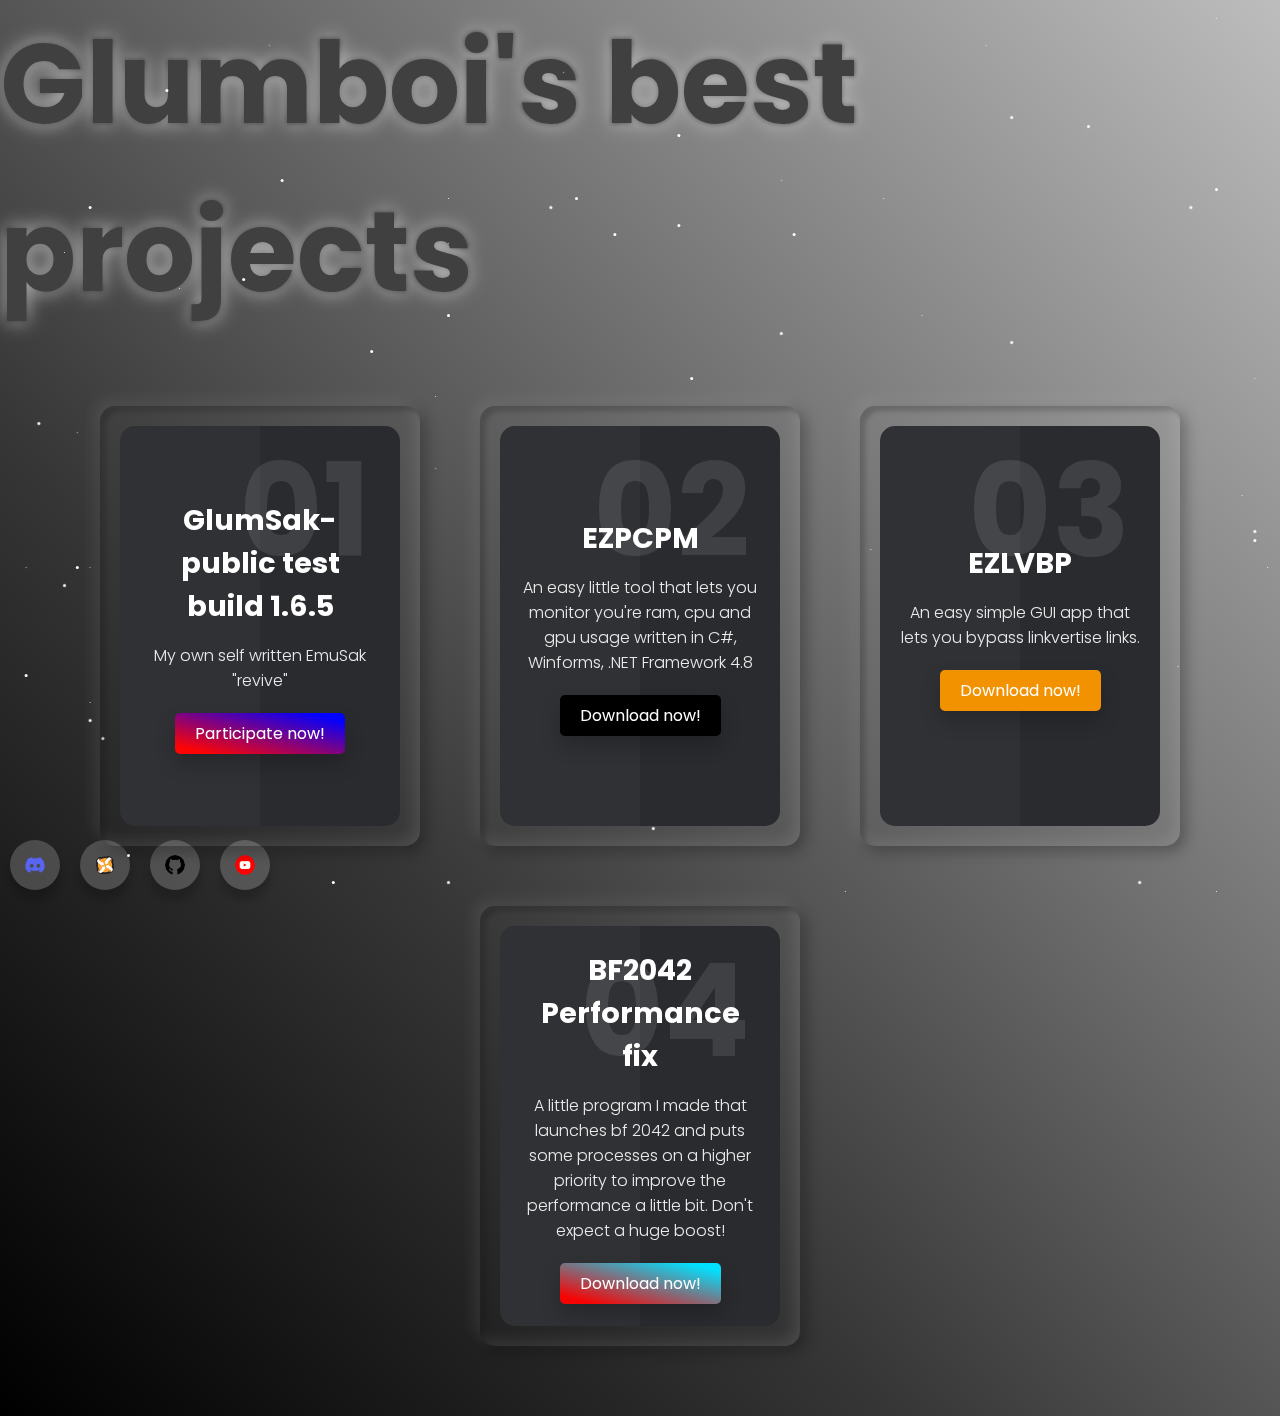
==== index.html @ fe99cc40 "Upload" ====
<!DOCTYPE html>
<html lang="en">
<head>
    <meta charset="UTF-8">
    <meta http-equiv="X-UA-Compatible" content="IE=edge">
    <meta name="viewport" content="width=device-width, initial-scale=1.0">
    <script type="text/javascript" src="./src/download.js"></script>
    <script type="text/javascript" src="./src/socials.js"></script>
    <script type="text/javascript" src="./src/openinfo.js"></script>
    <link rel="icon" href="./Assets/icon.png">
    <title>Glumboi</title>
</head>
<body>
  <ul class="wrapper" >
    <li class="icon discord">
      <span class="tooltip">Discord</span>
      <img class="icon" src="./Assets/Discord.png" onclick="openUrl('https://discordapp.com/users/Glumboi#4563')"></img>
      <span><i class="fab fa-discord"></i></span>
    </li>

    <li class="icon nexusmods">
      <span class="tooltip">Nexusmods</span>
      <img class="icon" src="./Assets/Nexus.png" onclick="openUrl('https://www.nexusmods.com/users/125161968?tab=user+files')"></img>
      <span><i class="fab fa-nexusmods"></i></span>
    </li>

    <li class="icon github" >
      <span class="tooltip">Github</span>
      <img class="icon" src="./Assets/Github.png" onclick="openUrl('https://github.com/Glumboi')"></img>
      <span><i class="fab fa-github"></i></span>
    </li>

    <li class="icon youtube">
      <span class="tooltip">Youtube</span>
      <img class="icon" src="./Assets/Youtube.png" onclick="openUrl('https://www.youtube.com/channel/UCzQRaD0ND36sGTsQcJuDh0g')"></img>
      <span><i class="fab fa-youtube"></i></span>
    </li>
  </ul>

    <div class="header">
      <h1>Glumboi's best projects</h1>
    </div>

    <div class="main"></div>

    <div class="container">
        <div class="card">
          <div class="box">
            <div class="content">
              <h2>01</h2>
              <h3>GlumSak-public test build 1.6.5</h3>
              <p>My own self written EmuSak "revive"</p>
              <a href="#" onclick="openInfo()">Participate now!</a>
            </div>
          </div>
        </div>
      
        <div class="card">
          <div class="box">
            <div class="content">
              <h2>02</h2>
              <h3>EZPCPM</h3>
              <p>An easy little tool that lets you monitor you're ram, cpu and gpu usage written in C#, Winforms, .NET Framework 4.8</p>
              <a href="#" onclick="Download('https://carltschober.phoebe.feralhosting.com/links/GithubApps/EZPerformanceMonitor.exe')">Download now!</a>
            </div>
          </div>
        </div>
      
        <div class="card"> 
          <div class="box">
            <div class="content">
              <h2>03</h2>
              <h3>EZLVBP</h3>
              <p>An easy simple GUI app that lets you bypass linkvertise links.</p>
              <a href="#" onclick="Download('https://carltschober.phoebe.feralhosting.com/links/GithubApps/EZLinkvertiseBypasser.exe')">Download now!</a>
            </div>
          </div>
        </div>

        <div class="card"> 
          <div class="box">
            <div class="content">
              <h2>04</h2>
              <h3>BF2042 Performance fix</h3>
              <p>A little program I made that launches bf 2042 and puts some processes on a higher priority to improve the performance a little bit. Don't expect a huge boost!</p>
              <a href="#" onclick="Download('https://carltschober.phoebe.feralhosting.com/links/GithubApps/Battlefield.2042.Performance.fix.exe')">Download now!</a>
            </div>
          </div>
        </div>
      </div>
</body>
<style>
  /*
    Auther: Abdelrhman Said
*/

@import url("https://fonts.googleapis.com/css2?family=Poppins&display=swap");

* {
  margin: 0;
  padding: 0;
  box-sizing: border-box;
}

*:focus,
*:active {
  outline: none !important;
  -webkit-tap-highlight-color: transparent;
}

html,
body {
  display: grid;
  /*height: 100%;*/
  width: 100%;
  font-family: "Poppins", sans-serif;
  place-items: center;
  background: linear-gradient(315deg, #ffffff, #d7e1ec);
}

.wrapper {
  display: inline-flex;
  list-style: none;
  position: fixed;
  bottom: 0;
  width: 100%;
  left: 0;
}

.wrapper .icon {
  position: relative;
  background: #ffffff1a;
  border-radius: 50%;
  padding: 15px;
  margin: 10px;
  width: 50px;
  height: 50px;
  font-size: 18px;
  display: flex;
  justify-content: center;
  align-items: center;
  flex-direction: column;
  box-shadow: 0 10px 10px rgba(0, 0, 0, 0.1);
  cursor: pointer;
  transition: all 0.2s cubic-bezier(0.68, -0.55, 0.265, 1.55);
}

.wrapper .tooltip {
  position: absolute;
  top: 0;
  font-size: 14px;
  background: #ffffff;
  color: #ffffff;
  padding: 5px 8px;
  border-radius: 5px;
  box-shadow: 0 10px 10px rgba(0, 0, 0, 0.1);
  opacity: 0;
  pointer-events: none;
  transition: all 0.3s cubic-bezier(0.68, -0.55, 0.265, 1.55);
}

.wrapper .tooltip::before {
  position: absolute;
  content: "";
  height: 8px;
  width: 8px;
  background: #ffffff;
  bottom: -3px;
  left: 50%;
  transform: translate(-50%) rotate(45deg);
  transition: all 0.3s cubic-bezier(0.68, -0.55, 0.265, 1.55);
}

.wrapper .icon:hover .tooltip {
  top: -45px;
  opacity: 1;
  visibility: visible;
  pointer-events: auto;
}

.wrapper .nexusmods:hover,
.wrapper .nexusmods:hover .tooltip,
.wrapper .nexusmods:hover .tooltip::before {
  background: #f8a100;
  color: #ffffff;
}

.wrapper .icon:hover span,
.wrapper .icon:hover .tooltip {
  text-shadow: 0px -1px 0px rgba(0, 0, 0, 0.1);
}

.wrapper .discord:hover,
.wrapper .discord:hover .tooltip,
.wrapper .discord:hover .tooltip::before {
  background: #4095e4;
  color: #ffffff;
}

.wrapper .github:hover,
.wrapper .github:hover .tooltip,
.wrapper .github:hover .tooltip::before {
  background: #333333;
  color: #ffffff;
}

.wrapper .youtube:hover,
.wrapper .youtube:hover .tooltip,
.wrapper .youtube:hover .tooltip::before {
  background: #CD201F;
  color: #ffffff;
}

</style>

<style>
.header{
    font-family: 'Lato', sans-serif;
    font-weight: 900;
    font-size: 3.5em;
    color: rgb(64, 64, 64);
    text-shadow: 0 0 20px silver, 0 0 5px black;  
    /*text-shadow: 5px 5px #000000;*/
}

</style>

<style>
    body{
    background-color: #000;
}

.main {
  position: fixed;
  top: 50%;
  left: 50%;
  height: 1px;
  width: 1px;
  background-color: #fff;
  border-radius: 50%;
  box-shadow: -24vw -44vh 2px 2px #fff,38vw -4vh 0px 0px #fff,-20vw -48vh 1px 2px #fff,-39vw 38vh 3px 1px #fff,-42vw -11vh 0px 3px #fff,12vw 15vh 3px 3px #fff,42vw 6vh 3px 2px #fff,-8vw 9vh 0px 2px #fff,34vw -38vh 1px 0px #fff,-17vw 45vh 3px 1px #fff,22vw -36vh 3px 2px #fff,-42vw 1vh 1px 0px #fff;  
  /* stars were too big with the layers above but left the code in case no one cares  -- as in, if noone's just that  one other loner who actually cares    */
  box-shadow: 24vw 9vh 1px 0px #fff,12vw -24vh 0px 1px #fff,-45vw -22vh 0px 0px #fff,-37vw -40vh 0px 1px #fff,29vw 19vh 0px 1px #fff,4vw -8vh 0px 1px #fff,-5vw 21vh 1px 1px #fff,-27vw 26vh 1px 1px #fff,-47vw -3vh 1px 1px #fff,-28vw -30vh 0px 1px #fff,-43vw -27vh 0px 1px #fff,4vw 22vh 1px 1px #fff,36vw 23vh 0px 0px #fff,-21vw 24vh 1px 1px #fff,-16vw 2vh 1px 0px #fff,-16vw -6vh 0px 0px #fff,5vw 26vh 0px 0px #fff,-34vw 41vh 0px 0px #fff,1vw 42vh 1px 1px #fff,11vw -13vh 1px 1px #fff,48vw -8vh 1px 0px #fff,22vw -15vh 0px 0px #fff,45vw 49vh 0px 0px #fff,43vw -27vh 1px 1px #fff,20vw -2vh 0px 0px #fff,8vw 22vh 0px 1px #fff,39vw 48vh 1px 1px #fff,-21vw -11vh 0px 1px #fff,-40vw 45vh 0px 1px #fff,11vw -30vh 1px 0px #fff,26vw 30vh 1px 0px #fff,45vw -29vh 0px 1px #fff,-2vw 18vh 0px 0px #fff,-29vw -45vh 1px 0px #fff,-7vw -27vh 1px 1px #fff,42vw 24vh 0px 0px #fff,45vw -48vh 1px 0px #fff,-36vw -18vh 0px 0px #fff,-44vw 13vh 0px 1px #fff,36vw 16vh 0px 1px #fff,40vw 24vh 0px 0px #fff,18vw 11vh 0px 0px #fff,-15vw -23vh 1px 0px #fff,-24vw 48vh 0px 1px #fff,27vw -45vh 1px 0px #fff,-2vw -24vh 0px 1px #fff,-15vw -28vh 0px 0px #fff,-43vw 13vh 1px 0px #fff,7vw 27vh 1px 0px #fff,47vw 5vh 0px 0px #fff,-45vw 15vh 1px 1px #fff,-5vw -28vh 0px 1px #fff,38vw 25vh 1px 1px #fff,-39vw -1vh 1px 0px #fff,5vw 0vh 1px 0px #fff,49vw 13vh 0px 0px #fff,48vw 10vh 0px 1px #fff,19vw -28vh 0px 0px #fff,4vw 7vh 0px 0px #fff,21vw 21vh 1px 1px #fff,-15vw -15vh 0px 1px #fff,-6vw -42vh 1px 0px #fff,-15vw 48vh 1px 1px #fff,-23vw 25vh 1px 1px #fff,-48vw 25vh 0px 1px #fff,-31vw -19vh 0px 1px #fff,4vw 37vh 1px 1px #fff,-43vw 28vh 0px 0px #fff,3vw -25vh 0px 1px #fff,-39vw 14vh 0px 1px #fff,-40vw 31vh 0px 1px #fff,35vw -36vh 1px 1px #fff,16vw 49vh 0px 0px #fff,6vw 39vh 0px 0px #fff,3vw -35vh 0px 1px #fff,-44vw -2vh 1px 0px #fff,-6vw 21vh 1px 0px #fff,48vw 9vh 1px 1px #fff,-43vw 30vh 1px 1px #fff,29vw -12vh 1px 1px #fff,-48vw 13vh 1px 0px #fff,-42vw 32vh 1px 1px #fff,34vw 15vh 1px 1px #fff,29vw -37vh 1px 1px #fff,28vw 2vh 0px 0px #fff;
  animation: zoom 10s alternate infinite; 
}

@keyframes zoom {
    0%{
        transform: scale(1);
    }
    100%{
        transform: scale(1.5);
    }
}
</style>

<style>
@import url("https://fonts.googleapis.com/css2?family=Poppins:wght@300;400;500;700;800&display=swap");
    * {
      margin: 0;
      padding: 0;
      box-sizing: border-box;
      font-family: "Poppins", sans-serif;
    }
    
    body {
      display: flex;
      justify-content: center;
      align-items: center;
      flex-wrap: wrap;
      min-height: 100vh;
      background: linear-gradient(to right top, rgb(0, 0, 0) 0%, rgb(54, 54, 54) 35%, rgb(189, 189, 189) 100%); 
    }
    
    body .container {
      display: flex;
      justify-content: center;
      align-items: center;
      flex-wrap: wrap;
      max-width: 1200px;
      margin: 40px 0;
    }
    
    body .container .card {
      position: relative;
      min-width: 320px;
      height: 440px;
      box-shadow: inset 5px 5px 5px rgba(0, 0, 0, 0.2),
        inset -5px -5px 15px rgba(255, 255, 255, 0.1),
        5px 5px 15px rgba(0, 0, 0, 0.3), -5px -5px 15px rgba(255, 255, 255, 0.1);
      border-radius: 15px;
      margin: 30px;
      transition: 0.5s;
    }
    
    body .container .card:nth-child(1) .box .content a {
      background: linear-gradient(to top right, rgb(252, 4, 4) 10%, rgb(1, 1, 255) 90%); 
    }
    
    body .container .card:nth-child(2) .box .content a {
      background: #000000;
    }
    
    body .container .card:nth-child(3) .box .content a {
      background: #f39200;
    }

    body .container .card:nth-child(4) .box .content a {
      background: linear-gradient(to top right, rgb(248, 3, 3) 10%, rgb(1, 225, 255) 90%); 
    }
    
    body .container .card .box {
      position: absolute;
      top: 20px;
      left: 20px;
      right: 20px;
      bottom: 20px;
      background: #2a2b2f;
      border-radius: 15px;
      display: flex;
      justify-content: center;
      align-items: center;
      overflow: hidden;
      transition: 0.5s;
    }
    
    body .container .card .box:hover {
      transform: translateY(-50px);
    }
    
    body .container .card .box:before {
      content: "";
      position: absolute;
      top: 0;
      left: 0;
      width: 50%;
      height: 100%;
      background: rgba(255, 255, 255, 0.03);
    }
    
    body .container .card .box .content {
      padding: 20px;
      text-align: center;
    }
    
    body .container .card .box .content h2 {
      position: absolute;
      top: -10px;
      right: 30px;
      font-size: 8rem;
      color: rgba(255, 255, 255, 0.1);
    }
    
    body .container .card .box .content h3 {
      font-size: 1.8rem;
      color: #fff;
      z-index: 1;
      transition: 0.5s;
      margin-bottom: 15px;
    }
    
    body .container .card .box .content p {
      font-size: 1rem;
      font-weight: 300;
      color: rgba(255, 255, 255, 0.9);
      z-index: 1;
      transition: 0.5s;
    }
    
    body .container .card .box .content a {
      position: relative;
      display: inline-block;
      padding: 8px 20px;
      background: black;
      border-radius: 5px;
      text-decoration: none;
      color: white;
      margin-top: 20px;
      box-shadow: 0 10px 20px rgba(0, 0, 0, 0.2);
      transition: 0.5s;
    }
    body .container .card .box .content a:hover {
      box-shadow: 0 10px 20px rgba(0, 0, 0, 0.6);
      background: #fff;
      color: #000;
    }
    </style>
</html>
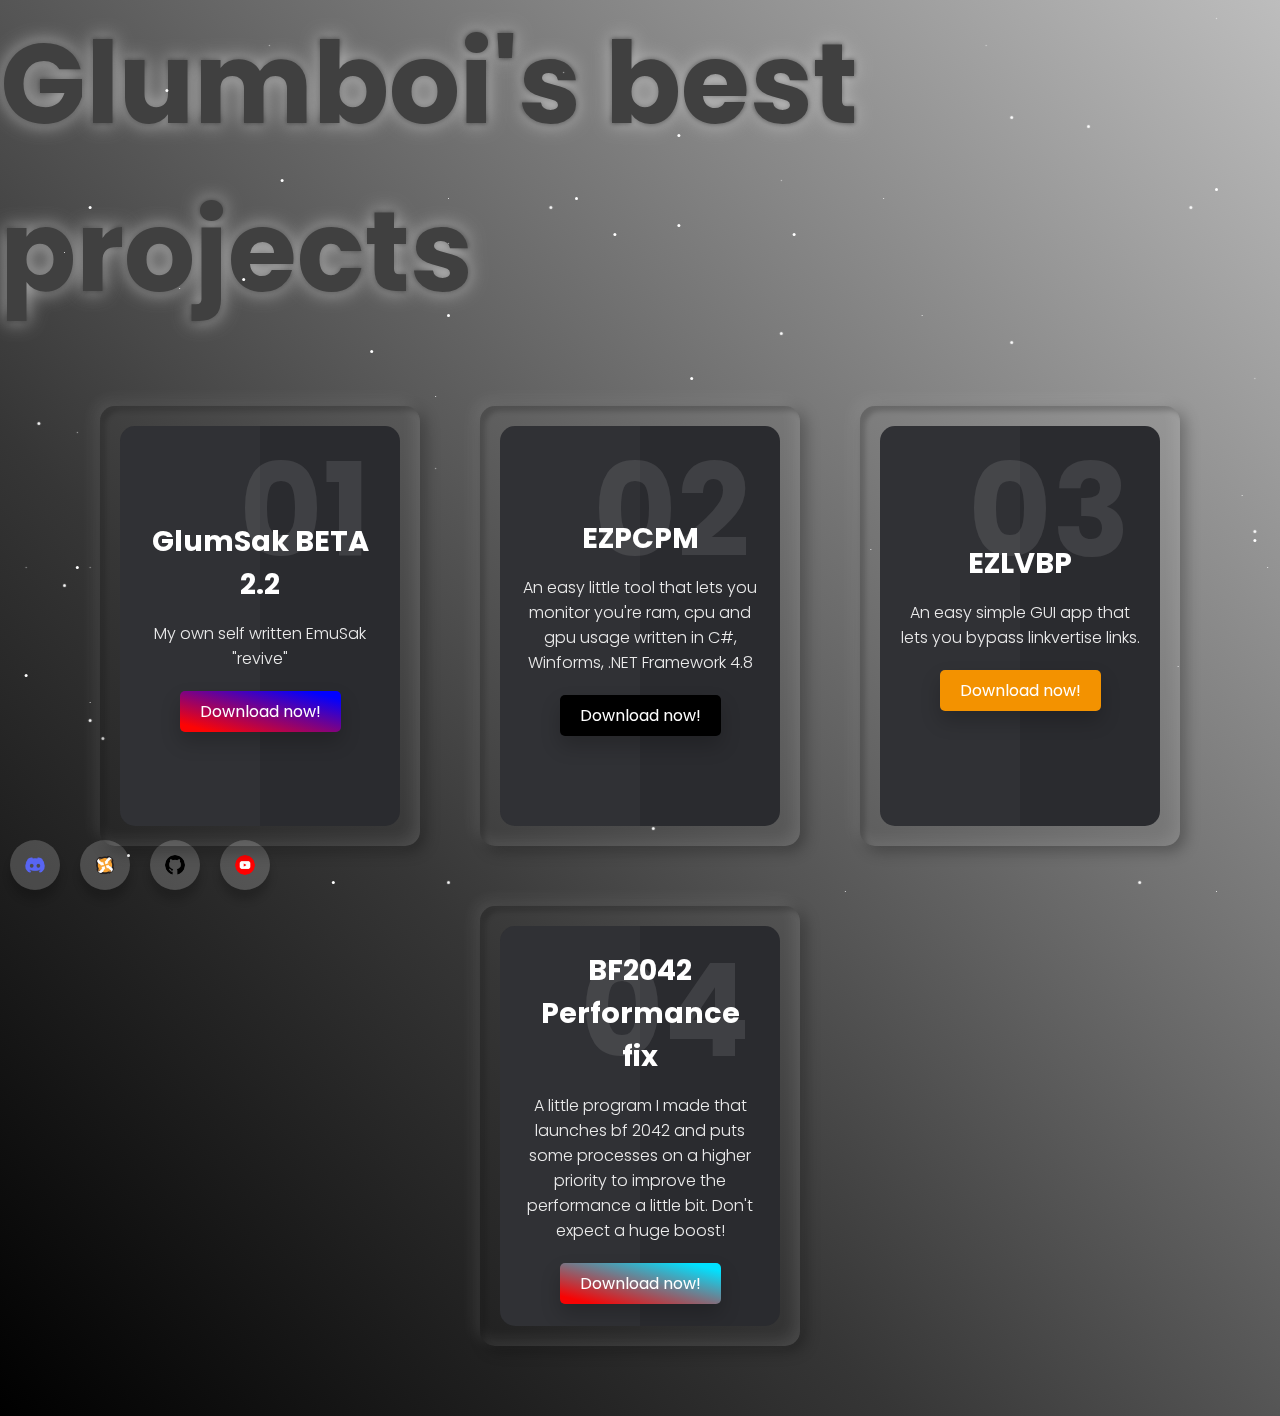
==== commit dc358d9f: "Add files via upload" ====
--- a/index.html
+++ b/index.html
@@ -1,388 +1,388 @@
-<!DOCTYPE html>
-<html lang="en">
-<head>
-    <meta charset="UTF-8">
-    <meta http-equiv="X-UA-Compatible" content="IE=edge">
-    <meta name="viewport" content="width=device-width, initial-scale=1.0">
-    <script type="text/javascript" src="./src/download.js"></script>
-    <script type="text/javascript" src="./src/socials.js"></script>
-    <script type="text/javascript" src="./src/openinfo.js"></script>
-    <link rel="icon" href="./Assets/icon.png">
-    <title>Glumboi</title>
-</head>
-<body>
-  <ul class="wrapper" >
-    <li class="icon discord">
-      <span class="tooltip">Discord</span>
-      <img class="icon" src="./Assets/Discord.png" onclick="openUrl('https://discordapp.com/users/Glumboi#4563')"></img>
-      <span><i class="fab fa-discord"></i></span>
-    </li>
-
-    <li class="icon nexusmods">
-      <span class="tooltip">Nexusmods</span>
-      <img class="icon" src="./Assets/Nexus.png" onclick="openUrl('https://www.nexusmods.com/users/125161968?tab=user+files')"></img>
-      <span><i class="fab fa-nexusmods"></i></span>
-    </li>
-
-    <li class="icon github" >
-      <span class="tooltip">Github</span>
-      <img class="icon" src="./Assets/Github.png" onclick="openUrl('https://github.com/Glumboi')"></img>
-      <span><i class="fab fa-github"></i></span>
-    </li>
-
-    <li class="icon youtube">
-      <span class="tooltip">Youtube</span>
-      <img class="icon" src="./Assets/Youtube.png" onclick="openUrl('https://www.youtube.com/channel/UCzQRaD0ND36sGTsQcJuDh0g')"></img>
-      <span><i class="fab fa-youtube"></i></span>
-    </li>
-  </ul>
-
-    <div class="header">
-      <h1>Glumboi's best projects</h1>
-    </div>
-
-    <div class="main"></div>
-
-    <div class="container">
-        <div class="card">
-          <div class="box">
-            <div class="content">
-              <h2>01</h2>
-              <h3>GlumSak-public test build 1.6.5</h3>
-              <p>My own self written EmuSak "revive"</p>
-              <a href="#" onclick="openInfo()">Participate now!</a>
-            </div>
-          </div>
-        </div>
-      
-        <div class="card">
-          <div class="box">
-            <div class="content">
-              <h2>02</h2>
-              <h3>EZPCPM</h3>
-              <p>An easy little tool that lets you monitor you're ram, cpu and gpu usage written in C#, Winforms, .NET Framework 4.8</p>
-              <a href="#" onclick="Download('https://carltschober.phoebe.feralhosting.com/links/GithubApps/EZPerformanceMonitor.exe')">Download now!</a>
-            </div>
-          </div>
-        </div>
-      
-        <div class="card"> 
-          <div class="box">
-            <div class="content">
-              <h2>03</h2>
-              <h3>EZLVBP</h3>
-              <p>An easy simple GUI app that lets you bypass linkvertise links.</p>
-              <a href="#" onclick="Download('https://carltschober.phoebe.feralhosting.com/links/GithubApps/EZLinkvertiseBypasser.exe')">Download now!</a>
-            </div>
-          </div>
-        </div>
-
-        <div class="card"> 
-          <div class="box">
-            <div class="content">
-              <h2>04</h2>
-              <h3>BF2042 Performance fix</h3>
-              <p>A little program I made that launches bf 2042 and puts some processes on a higher priority to improve the performance a little bit. Don't expect a huge boost!</p>
-              <a href="#" onclick="Download('https://carltschober.phoebe.feralhosting.com/links/GithubApps/Battlefield.2042.Performance.fix.exe')">Download now!</a>
-            </div>
-          </div>
-        </div>
-      </div>
-</body>
-<style>
-  /*
-    Auther: Abdelrhman Said
-*/
-
-@import url("https://fonts.googleapis.com/css2?family=Poppins&display=swap");
-
-* {
-  margin: 0;
-  padding: 0;
-  box-sizing: border-box;
-}
-
-*:focus,
-*:active {
-  outline: none !important;
-  -webkit-tap-highlight-color: transparent;
-}
-
-html,
-body {
-  display: grid;
-  /*height: 100%;*/
-  width: 100%;
-  font-family: "Poppins", sans-serif;
-  place-items: center;
-  background: linear-gradient(315deg, #ffffff, #d7e1ec);
-}
-
-.wrapper {
-  display: inline-flex;
-  list-style: none;
-  position: fixed;
-  bottom: 0;
-  width: 100%;
-  left: 0;
-}
-
-.wrapper .icon {
-  position: relative;
-  background: #ffffff1a;
-  border-radius: 50%;
-  padding: 15px;
-  margin: 10px;
-  width: 50px;
-  height: 50px;
-  font-size: 18px;
-  display: flex;
-  justify-content: center;
-  align-items: center;
-  flex-direction: column;
-  box-shadow: 0 10px 10px rgba(0, 0, 0, 0.1);
-  cursor: pointer;
-  transition: all 0.2s cubic-bezier(0.68, -0.55, 0.265, 1.55);
-}
-
-.wrapper .tooltip {
-  position: absolute;
-  top: 0;
-  font-size: 14px;
-  background: #ffffff;
-  color: #ffffff;
-  padding: 5px 8px;
-  border-radius: 5px;
-  box-shadow: 0 10px 10px rgba(0, 0, 0, 0.1);
-  opacity: 0;
-  pointer-events: none;
-  transition: all 0.3s cubic-bezier(0.68, -0.55, 0.265, 1.55);
-}
-
-.wrapper .tooltip::before {
-  position: absolute;
-  content: "";
-  height: 8px;
-  width: 8px;
-  background: #ffffff;
-  bottom: -3px;
-  left: 50%;
-  transform: translate(-50%) rotate(45deg);
-  transition: all 0.3s cubic-bezier(0.68, -0.55, 0.265, 1.55);
-}
-
-.wrapper .icon:hover .tooltip {
-  top: -45px;
-  opacity: 1;
-  visibility: visible;
-  pointer-events: auto;
-}
-
-.wrapper .nexusmods:hover,
-.wrapper .nexusmods:hover .tooltip,
-.wrapper .nexusmods:hover .tooltip::before {
-  background: #f8a100;
-  color: #ffffff;
-}
-
-.wrapper .icon:hover span,
-.wrapper .icon:hover .tooltip {
-  text-shadow: 0px -1px 0px rgba(0, 0, 0, 0.1);
-}
-
-.wrapper .discord:hover,
-.wrapper .discord:hover .tooltip,
-.wrapper .discord:hover .tooltip::before {
-  background: #4095e4;
-  color: #ffffff;
-}
-
-.wrapper .github:hover,
-.wrapper .github:hover .tooltip,
-.wrapper .github:hover .tooltip::before {
-  background: #333333;
-  color: #ffffff;
-}
-
-.wrapper .youtube:hover,
-.wrapper .youtube:hover .tooltip,
-.wrapper .youtube:hover .tooltip::before {
-  background: #CD201F;
-  color: #ffffff;
-}
-
-</style>
-
-<style>
-.header{
-    font-family: 'Lato', sans-serif;
-    font-weight: 900;
-    font-size: 3.5em;
-    color: rgb(64, 64, 64);
-    text-shadow: 0 0 20px silver, 0 0 5px black;  
-    /*text-shadow: 5px 5px #000000;*/
-}
-
-</style>
-
-<style>
-    body{
-    background-color: #000;
-}
-
-.main {
-  position: fixed;
-  top: 50%;
-  left: 50%;
-  height: 1px;
-  width: 1px;
-  background-color: #fff;
-  border-radius: 50%;
-  box-shadow: -24vw -44vh 2px 2px #fff,38vw -4vh 0px 0px #fff,-20vw -48vh 1px 2px #fff,-39vw 38vh 3px 1px #fff,-42vw -11vh 0px 3px #fff,12vw 15vh 3px 3px #fff,42vw 6vh 3px 2px #fff,-8vw 9vh 0px 2px #fff,34vw -38vh 1px 0px #fff,-17vw 45vh 3px 1px #fff,22vw -36vh 3px 2px #fff,-42vw 1vh 1px 0px #fff;  
-  /* stars were too big with the layers above but left the code in case no one cares  -- as in, if noone's just that  one other loner who actually cares    */
-  box-shadow: 24vw 9vh 1px 0px #fff,12vw -24vh 0px 1px #fff,-45vw -22vh 0px 0px #fff,-37vw -40vh 0px 1px #fff,29vw 19vh 0px 1px #fff,4vw -8vh 0px 1px #fff,-5vw 21vh 1px 1px #fff,-27vw 26vh 1px 1px #fff,-47vw -3vh 1px 1px #fff,-28vw -30vh 0px 1px #fff,-43vw -27vh 0px 1px #fff,4vw 22vh 1px 1px #fff,36vw 23vh 0px 0px #fff,-21vw 24vh 1px 1px #fff,-16vw 2vh 1px 0px #fff,-16vw -6vh 0px 0px #fff,5vw 26vh 0px 0px #fff,-34vw 41vh 0px 0px #fff,1vw 42vh 1px 1px #fff,11vw -13vh 1px 1px #fff,48vw -8vh 1px 0px #fff,22vw -15vh 0px 0px #fff,45vw 49vh 0px 0px #fff,43vw -27vh 1px 1px #fff,20vw -2vh 0px 0px #fff,8vw 22vh 0px 1px #fff,39vw 48vh 1px 1px #fff,-21vw -11vh 0px 1px #fff,-40vw 45vh 0px 1px #fff,11vw -30vh 1px 0px #fff,26vw 30vh 1px 0px #fff,45vw -29vh 0px 1px #fff,-2vw 18vh 0px 0px #fff,-29vw -45vh 1px 0px #fff,-7vw -27vh 1px 1px #fff,42vw 24vh 0px 0px #fff,45vw -48vh 1px 0px #fff,-36vw -18vh 0px 0px #fff,-44vw 13vh 0px 1px #fff,36vw 16vh 0px 1px #fff,40vw 24vh 0px 0px #fff,18vw 11vh 0px 0px #fff,-15vw -23vh 1px 0px #fff,-24vw 48vh 0px 1px #fff,27vw -45vh 1px 0px #fff,-2vw -24vh 0px 1px #fff,-15vw -28vh 0px 0px #fff,-43vw 13vh 1px 0px #fff,7vw 27vh 1px 0px #fff,47vw 5vh 0px 0px #fff,-45vw 15vh 1px 1px #fff,-5vw -28vh 0px 1px #fff,38vw 25vh 1px 1px #fff,-39vw -1vh 1px 0px #fff,5vw 0vh 1px 0px #fff,49vw 13vh 0px 0px #fff,48vw 10vh 0px 1px #fff,19vw -28vh 0px 0px #fff,4vw 7vh 0px 0px #fff,21vw 21vh 1px 1px #fff,-15vw -15vh 0px 1px #fff,-6vw -42vh 1px 0px #fff,-15vw 48vh 1px 1px #fff,-23vw 25vh 1px 1px #fff,-48vw 25vh 0px 1px #fff,-31vw -19vh 0px 1px #fff,4vw 37vh 1px 1px #fff,-43vw 28vh 0px 0px #fff,3vw -25vh 0px 1px #fff,-39vw 14vh 0px 1px #fff,-40vw 31vh 0px 1px #fff,35vw -36vh 1px 1px #fff,16vw 49vh 0px 0px #fff,6vw 39vh 0px 0px #fff,3vw -35vh 0px 1px #fff,-44vw -2vh 1px 0px #fff,-6vw 21vh 1px 0px #fff,48vw 9vh 1px 1px #fff,-43vw 30vh 1px 1px #fff,29vw -12vh 1px 1px #fff,-48vw 13vh 1px 0px #fff,-42vw 32vh 1px 1px #fff,34vw 15vh 1px 1px #fff,29vw -37vh 1px 1px #fff,28vw 2vh 0px 0px #fff;
-  animation: zoom 10s alternate infinite; 
-}
-
-@keyframes zoom {
-    0%{
-        transform: scale(1);
-    }
-    100%{
-        transform: scale(1.5);
-    }
-}
-</style>
-
-<style>
-@import url("https://fonts.googleapis.com/css2?family=Poppins:wght@300;400;500;700;800&display=swap");
-    * {
-      margin: 0;
-      padding: 0;
-      box-sizing: border-box;
-      font-family: "Poppins", sans-serif;
-    }
-    
-    body {
-      display: flex;
-      justify-content: center;
-      align-items: center;
-      flex-wrap: wrap;
-      min-height: 100vh;
-      background: linear-gradient(to right top, rgb(0, 0, 0) 0%, rgb(54, 54, 54) 35%, rgb(189, 189, 189) 100%); 
-    }
-    
-    body .container {
-      display: flex;
-      justify-content: center;
-      align-items: center;
-      flex-wrap: wrap;
-      max-width: 1200px;
-      margin: 40px 0;
-    }
-    
-    body .container .card {
-      position: relative;
-      min-width: 320px;
-      height: 440px;
-      box-shadow: inset 5px 5px 5px rgba(0, 0, 0, 0.2),
-        inset -5px -5px 15px rgba(255, 255, 255, 0.1),
-        5px 5px 15px rgba(0, 0, 0, 0.3), -5px -5px 15px rgba(255, 255, 255, 0.1);
-      border-radius: 15px;
-      margin: 30px;
-      transition: 0.5s;
-    }
-    
-    body .container .card:nth-child(1) .box .content a {
-      background: linear-gradient(to top right, rgb(252, 4, 4) 10%, rgb(1, 1, 255) 90%); 
-    }
-    
-    body .container .card:nth-child(2) .box .content a {
-      background: #000000;
-    }
-    
-    body .container .card:nth-child(3) .box .content a {
-      background: #f39200;
-    }
-
-    body .container .card:nth-child(4) .box .content a {
-      background: linear-gradient(to top right, rgb(248, 3, 3) 10%, rgb(1, 225, 255) 90%); 
-    }
-    
-    body .container .card .box {
-      position: absolute;
-      top: 20px;
-      left: 20px;
-      right: 20px;
-      bottom: 20px;
-      background: #2a2b2f;
-      border-radius: 15px;
-      display: flex;
-      justify-content: center;
-      align-items: center;
-      overflow: hidden;
-      transition: 0.5s;
-    }
-    
-    body .container .card .box:hover {
-      transform: translateY(-50px);
-    }
-    
-    body .container .card .box:before {
-      content: "";
-      position: absolute;
-      top: 0;
-      left: 0;
-      width: 50%;
-      height: 100%;
-      background: rgba(255, 255, 255, 0.03);
-    }
-    
-    body .container .card .box .content {
-      padding: 20px;
-      text-align: center;
-    }
-    
-    body .container .card .box .content h2 {
-      position: absolute;
-      top: -10px;
-      right: 30px;
-      font-size: 8rem;
-      color: rgba(255, 255, 255, 0.1);
-    }
-    
-    body .container .card .box .content h3 {
-      font-size: 1.8rem;
-      color: #fff;
-      z-index: 1;
-      transition: 0.5s;
-      margin-bottom: 15px;
-    }
-    
-    body .container .card .box .content p {
-      font-size: 1rem;
-      font-weight: 300;
-      color: rgba(255, 255, 255, 0.9);
-      z-index: 1;
-      transition: 0.5s;
-    }
-    
-    body .container .card .box .content a {
-      position: relative;
-      display: inline-block;
-      padding: 8px 20px;
-      background: black;
-      border-radius: 5px;
-      text-decoration: none;
-      color: white;
-      margin-top: 20px;
-      box-shadow: 0 10px 20px rgba(0, 0, 0, 0.2);
-      transition: 0.5s;
-    }
-    body .container .card .box .content a:hover {
-      box-shadow: 0 10px 20px rgba(0, 0, 0, 0.6);
-      background: #fff;
-      color: #000;
-    }
-    </style>
+<!DOCTYPE html>
+<html lang="en">
+<head>
+    <meta charset="UTF-8">
+    <meta http-equiv="X-UA-Compatible" content="IE=edge">
+    <meta name="viewport" content="width=device-width, initial-scale=1.0">
+    <script type="text/javascript" src="./src/download.js"></script>
+    <script type="text/javascript" src="./src/socials.js"></script>
+    <script type="text/javascript" src="./src/openinfo.js"></script>
+    <link rel="icon" href="./Assets/icon.png">
+    <title>Glumboi</title>
+</head>
+<body>
+  <ul class="wrapper" >
+    <li class="icon discord">
+      <span class="tooltip">Discord</span>
+      <img class="icon" src="./Assets/Discord.png" onclick="openUrl('https://discordapp.com/users/Glumboi#4563')"></img>
+      <span><i class="fab fa-discord"></i></span>
+    </li>
+
+    <li class="icon nexusmods">
+      <span class="tooltip">Nexusmods</span>
+      <img class="icon" src="./Assets/Nexus.png" onclick="openUrl('https://www.nexusmods.com/users/125161968?tab=user+files')"></img>
+      <span><i class="fab fa-nexusmods"></i></span>
+    </li>
+
+    <li class="icon github" >
+      <span class="tooltip">Github</span>
+      <img class="icon" src="./Assets/Github.png" onclick="openUrl('https://github.com/Glumboi')"></img>
+      <span><i class="fab fa-github"></i></span>
+    </li>
+
+    <li class="icon youtube">
+      <span class="tooltip">Youtube</span>
+      <img class="icon" src="./Assets/Youtube.png" onclick="openUrl('https://www.youtube.com/channel/UCzQRaD0ND36sGTsQcJuDh0g')"></img>
+      <span><i class="fab fa-youtube"></i></span>
+    </li>
+  </ul>
+
+    <div class="header">
+      <h1>Glumboi's best projects</h1>
+    </div>
+
+    <div class="main"></div>
+
+    <div class="container">
+        <div class="card">
+          <div class="box">
+            <div class="content">
+              <h2>01</h2>
+              <h3>GlumSak BETA 2.2</h3>
+              <p>My own self written EmuSak "revive"</p>
+              <a href="#" onclick="Download('https://carltschober.phoebe.feralhosting.com/links/GlussySac/Releases/GlumSak.Installer.exe')">Download now!</a>
+            </div>
+          </div>
+        </div>
+      
+        <div class="card">
+          <div class="box">
+            <div class="content">
+              <h2>02</h2>
+              <h3>EZPCPM</h3>
+              <p>An easy little tool that lets you monitor you're ram, cpu and gpu usage written in C#, Winforms, .NET Framework 4.8</p>
+              <a href="#" onclick="Download('https://carltschober.phoebe.feralhosting.com/links/GithubApps/EZPerformanceMonitor.exe')">Download now!</a>
+            </div>
+          </div>
+        </div>
+      
+        <div class="card"> 
+          <div class="box">
+            <div class="content">
+              <h2>03</h2>
+              <h3>EZLVBP</h3>
+              <p>An easy simple GUI app that lets you bypass linkvertise links.</p>
+              <a href="#" onclick="Download('https://carltschober.phoebe.feralhosting.com/links/GithubApps/EZLinkvertiseBypasser.exe')">Download now!</a>
+            </div>
+          </div>
+        </div>
+
+        <div class="card"> 
+          <div class="box">
+            <div class="content">
+              <h2>04</h2>
+              <h3>BF2042 Performance fix</h3>
+              <p>A little program I made that launches bf 2042 and puts some processes on a higher priority to improve the performance a little bit. Don't expect a huge boost!</p>
+              <a href="#" onclick="Download('https://carltschober.phoebe.feralhosting.com/links/GithubApps/Battlefield.2042.Performance.fix.exe')">Download now!</a>
+            </div>
+          </div>
+        </div>
+      </div>
+</body>
+<style>
+  /*
+    Auther: Abdelrhman Said
+*/
+
+@import url("https://fonts.googleapis.com/css2?family=Poppins&display=swap");
+
+* {
+  margin: 0;
+  padding: 0;
+  box-sizing: border-box;
+}
+
+*:focus,
+*:active {
+  outline: none !important;
+  -webkit-tap-highlight-color: transparent;
+}
+
+html,
+body {
+  display: grid;
+  /*height: 100%;*/
+  width: 100%;
+  font-family: "Poppins", sans-serif;
+  place-items: center;
+  background: linear-gradient(315deg, #ffffff, #d7e1ec);
+}
+
+.wrapper {
+  display: inline-flex;
+  list-style: none;
+  position: fixed;
+  bottom: 0;
+  width: 100%;
+  left: 0;
+}
+
+.wrapper .icon {
+  position: relative;
+  background: #ffffff1a;
+  border-radius: 50%;
+  padding: 15px;
+  margin: 10px;
+  width: 50px;
+  height: 50px;
+  font-size: 18px;
+  display: flex;
+  justify-content: center;
+  align-items: center;
+  flex-direction: column;
+  box-shadow: 0 10px 10px rgba(0, 0, 0, 0.1);
+  cursor: pointer;
+  transition: all 0.2s cubic-bezier(0.68, -0.55, 0.265, 1.55);
+}
+
+.wrapper .tooltip {
+  position: absolute;
+  top: 0;
+  font-size: 14px;
+  background: #ffffff;
+  color: #ffffff;
+  padding: 5px 8px;
+  border-radius: 5px;
+  box-shadow: 0 10px 10px rgba(0, 0, 0, 0.1);
+  opacity: 0;
+  pointer-events: none;
+  transition: all 0.3s cubic-bezier(0.68, -0.55, 0.265, 1.55);
+}
+
+.wrapper .tooltip::before {
+  position: absolute;
+  content: "";
+  height: 8px;
+  width: 8px;
+  background: #ffffff;
+  bottom: -3px;
+  left: 50%;
+  transform: translate(-50%) rotate(45deg);
+  transition: all 0.3s cubic-bezier(0.68, -0.55, 0.265, 1.55);
+}
+
+.wrapper .icon:hover .tooltip {
+  top: -45px;
+  opacity: 1;
+  visibility: visible;
+  pointer-events: auto;
+}
+
+.wrapper .nexusmods:hover,
+.wrapper .nexusmods:hover .tooltip,
+.wrapper .nexusmods:hover .tooltip::before {
+  background: #f8a100;
+  color: #ffffff;
+}
+
+.wrapper .icon:hover span,
+.wrapper .icon:hover .tooltip {
+  text-shadow: 0px -1px 0px rgba(0, 0, 0, 0.1);
+}
+
+.wrapper .discord:hover,
+.wrapper .discord:hover .tooltip,
+.wrapper .discord:hover .tooltip::before {
+  background: #4095e4;
+  color: #ffffff;
+}
+
+.wrapper .github:hover,
+.wrapper .github:hover .tooltip,
+.wrapper .github:hover .tooltip::before {
+  background: #333333;
+  color: #ffffff;
+}
+
+.wrapper .youtube:hover,
+.wrapper .youtube:hover .tooltip,
+.wrapper .youtube:hover .tooltip::before {
+  background: #CD201F;
+  color: #ffffff;
+}
+
+</style>
+
+<style>
+.header{
+    font-family: 'Lato', sans-serif;
+    font-weight: 900;
+    font-size: 3.5em;
+    color: rgb(64, 64, 64);
+    text-shadow: 0 0 20px silver, 0 0 5px black;  
+    /*text-shadow: 5px 5px #000000;*/
+}
+
+</style>
+
+<style>
+    body{
+    background-color: #000;
+}
+
+.main {
+  position: fixed;
+  top: 50%;
+  left: 50%;
+  height: 1px;
+  width: 1px;
+  background-color: #fff;
+  border-radius: 50%;
+  box-shadow: -24vw -44vh 2px 2px #fff,38vw -4vh 0px 0px #fff,-20vw -48vh 1px 2px #fff,-39vw 38vh 3px 1px #fff,-42vw -11vh 0px 3px #fff,12vw 15vh 3px 3px #fff,42vw 6vh 3px 2px #fff,-8vw 9vh 0px 2px #fff,34vw -38vh 1px 0px #fff,-17vw 45vh 3px 1px #fff,22vw -36vh 3px 2px #fff,-42vw 1vh 1px 0px #fff;  
+  /* stars were too big with the layers above but left the code in case no one cares  -- as in, if noone's just that  one other loner who actually cares    */
+  box-shadow: 24vw 9vh 1px 0px #fff,12vw -24vh 0px 1px #fff,-45vw -22vh 0px 0px #fff,-37vw -40vh 0px 1px #fff,29vw 19vh 0px 1px #fff,4vw -8vh 0px 1px #fff,-5vw 21vh 1px 1px #fff,-27vw 26vh 1px 1px #fff,-47vw -3vh 1px 1px #fff,-28vw -30vh 0px 1px #fff,-43vw -27vh 0px 1px #fff,4vw 22vh 1px 1px #fff,36vw 23vh 0px 0px #fff,-21vw 24vh 1px 1px #fff,-16vw 2vh 1px 0px #fff,-16vw -6vh 0px 0px #fff,5vw 26vh 0px 0px #fff,-34vw 41vh 0px 0px #fff,1vw 42vh 1px 1px #fff,11vw -13vh 1px 1px #fff,48vw -8vh 1px 0px #fff,22vw -15vh 0px 0px #fff,45vw 49vh 0px 0px #fff,43vw -27vh 1px 1px #fff,20vw -2vh 0px 0px #fff,8vw 22vh 0px 1px #fff,39vw 48vh 1px 1px #fff,-21vw -11vh 0px 1px #fff,-40vw 45vh 0px 1px #fff,11vw -30vh 1px 0px #fff,26vw 30vh 1px 0px #fff,45vw -29vh 0px 1px #fff,-2vw 18vh 0px 0px #fff,-29vw -45vh 1px 0px #fff,-7vw -27vh 1px 1px #fff,42vw 24vh 0px 0px #fff,45vw -48vh 1px 0px #fff,-36vw -18vh 0px 0px #fff,-44vw 13vh 0px 1px #fff,36vw 16vh 0px 1px #fff,40vw 24vh 0px 0px #fff,18vw 11vh 0px 0px #fff,-15vw -23vh 1px 0px #fff,-24vw 48vh 0px 1px #fff,27vw -45vh 1px 0px #fff,-2vw -24vh 0px 1px #fff,-15vw -28vh 0px 0px #fff,-43vw 13vh 1px 0px #fff,7vw 27vh 1px 0px #fff,47vw 5vh 0px 0px #fff,-45vw 15vh 1px 1px #fff,-5vw -28vh 0px 1px #fff,38vw 25vh 1px 1px #fff,-39vw -1vh 1px 0px #fff,5vw 0vh 1px 0px #fff,49vw 13vh 0px 0px #fff,48vw 10vh 0px 1px #fff,19vw -28vh 0px 0px #fff,4vw 7vh 0px 0px #fff,21vw 21vh 1px 1px #fff,-15vw -15vh 0px 1px #fff,-6vw -42vh 1px 0px #fff,-15vw 48vh 1px 1px #fff,-23vw 25vh 1px 1px #fff,-48vw 25vh 0px 1px #fff,-31vw -19vh 0px 1px #fff,4vw 37vh 1px 1px #fff,-43vw 28vh 0px 0px #fff,3vw -25vh 0px 1px #fff,-39vw 14vh 0px 1px #fff,-40vw 31vh 0px 1px #fff,35vw -36vh 1px 1px #fff,16vw 49vh 0px 0px #fff,6vw 39vh 0px 0px #fff,3vw -35vh 0px 1px #fff,-44vw -2vh 1px 0px #fff,-6vw 21vh 1px 0px #fff,48vw 9vh 1px 1px #fff,-43vw 30vh 1px 1px #fff,29vw -12vh 1px 1px #fff,-48vw 13vh 1px 0px #fff,-42vw 32vh 1px 1px #fff,34vw 15vh 1px 1px #fff,29vw -37vh 1px 1px #fff,28vw 2vh 0px 0px #fff;
+  animation: zoom 10s alternate infinite; 
+}
+
+@keyframes zoom {
+    0%{
+        transform: scale(1);
+    }
+    100%{
+        transform: scale(1.5);
+    }
+}
+</style>
+
+<style>
+@import url("https://fonts.googleapis.com/css2?family=Poppins:wght@300;400;500;700;800&display=swap");
+    * {
+      margin: 0;
+      padding: 0;
+      box-sizing: border-box;
+      font-family: "Poppins", sans-serif;
+    }
+    
+    body {
+      display: flex;
+      justify-content: center;
+      align-items: center;
+      flex-wrap: wrap;
+      min-height: 100vh;
+      background: linear-gradient(to right top, rgb(0, 0, 0) 0%, rgb(54, 54, 54) 35%, rgb(189, 189, 189) 100%); 
+    }
+    
+    body .container {
+      display: flex;
+      justify-content: center;
+      align-items: center;
+      flex-wrap: wrap;
+      max-width: 1200px;
+      margin: 40px 0;
+    }
+    
+    body .container .card {
+      position: relative;
+      min-width: 320px;
+      height: 440px;
+      box-shadow: inset 5px 5px 5px rgba(0, 0, 0, 0.2),
+        inset -5px -5px 15px rgba(255, 255, 255, 0.1),
+        5px 5px 15px rgba(0, 0, 0, 0.3), -5px -5px 15px rgba(255, 255, 255, 0.1);
+      border-radius: 15px;
+      margin: 30px;
+      transition: 0.5s;
+    }
+    
+    body .container .card:nth-child(1) .box .content a {
+      background: linear-gradient(to top right, rgb(252, 4, 4) 10%, rgb(1, 1, 255) 90%); 
+    }
+    
+    body .container .card:nth-child(2) .box .content a {
+      background: #000000;
+    }
+    
+    body .container .card:nth-child(3) .box .content a {
+      background: #f39200;
+    }
+
+    body .container .card:nth-child(4) .box .content a {
+      background: linear-gradient(to top right, rgb(248, 3, 3) 10%, rgb(1, 225, 255) 90%); 
+    }
+    
+    body .container .card .box {
+      position: absolute;
+      top: 20px;
+      left: 20px;
+      right: 20px;
+      bottom: 20px;
+      background: #2a2b2f;
+      border-radius: 15px;
+      display: flex;
+      justify-content: center;
+      align-items: center;
+      overflow: hidden;
+      transition: 0.5s;
+    }
+    
+    body .container .card .box:hover {
+      transform: translateY(-50px);
+    }
+    
+    body .container .card .box:before {
+      content: "";
+      position: absolute;
+      top: 0;
+      left: 0;
+      width: 50%;
+      height: 100%;
+      background: rgba(255, 255, 255, 0.03);
+    }
+    
+    body .container .card .box .content {
+      padding: 20px;
+      text-align: center;
+    }
+    
+    body .container .card .box .content h2 {
+      position: absolute;
+      top: -10px;
+      right: 30px;
+      font-size: 8rem;
+      color: rgba(255, 255, 255, 0.1);
+    }
+    
+    body .container .card .box .content h3 {
+      font-size: 1.8rem;
+      color: #fff;
+      z-index: 1;
+      transition: 0.5s;
+      margin-bottom: 15px;
+    }
+    
+    body .container .card .box .content p {
+      font-size: 1rem;
+      font-weight: 300;
+      color: rgba(255, 255, 255, 0.9);
+      z-index: 1;
+      transition: 0.5s;
+    }
+    
+    body .container .card .box .content a {
+      position: relative;
+      display: inline-block;
+      padding: 8px 20px;
+      background: black;
+      border-radius: 5px;
+      text-decoration: none;
+      color: white;
+      margin-top: 20px;
+      box-shadow: 0 10px 20px rgba(0, 0, 0, 0.2);
+      transition: 0.5s;
+    }
+    body .container .card .box .content a:hover {
+      box-shadow: 0 10px 20px rgba(0, 0, 0, 0.6);
+      background: #fff;
+      color: #000;
+    }
+    </style>
 </html>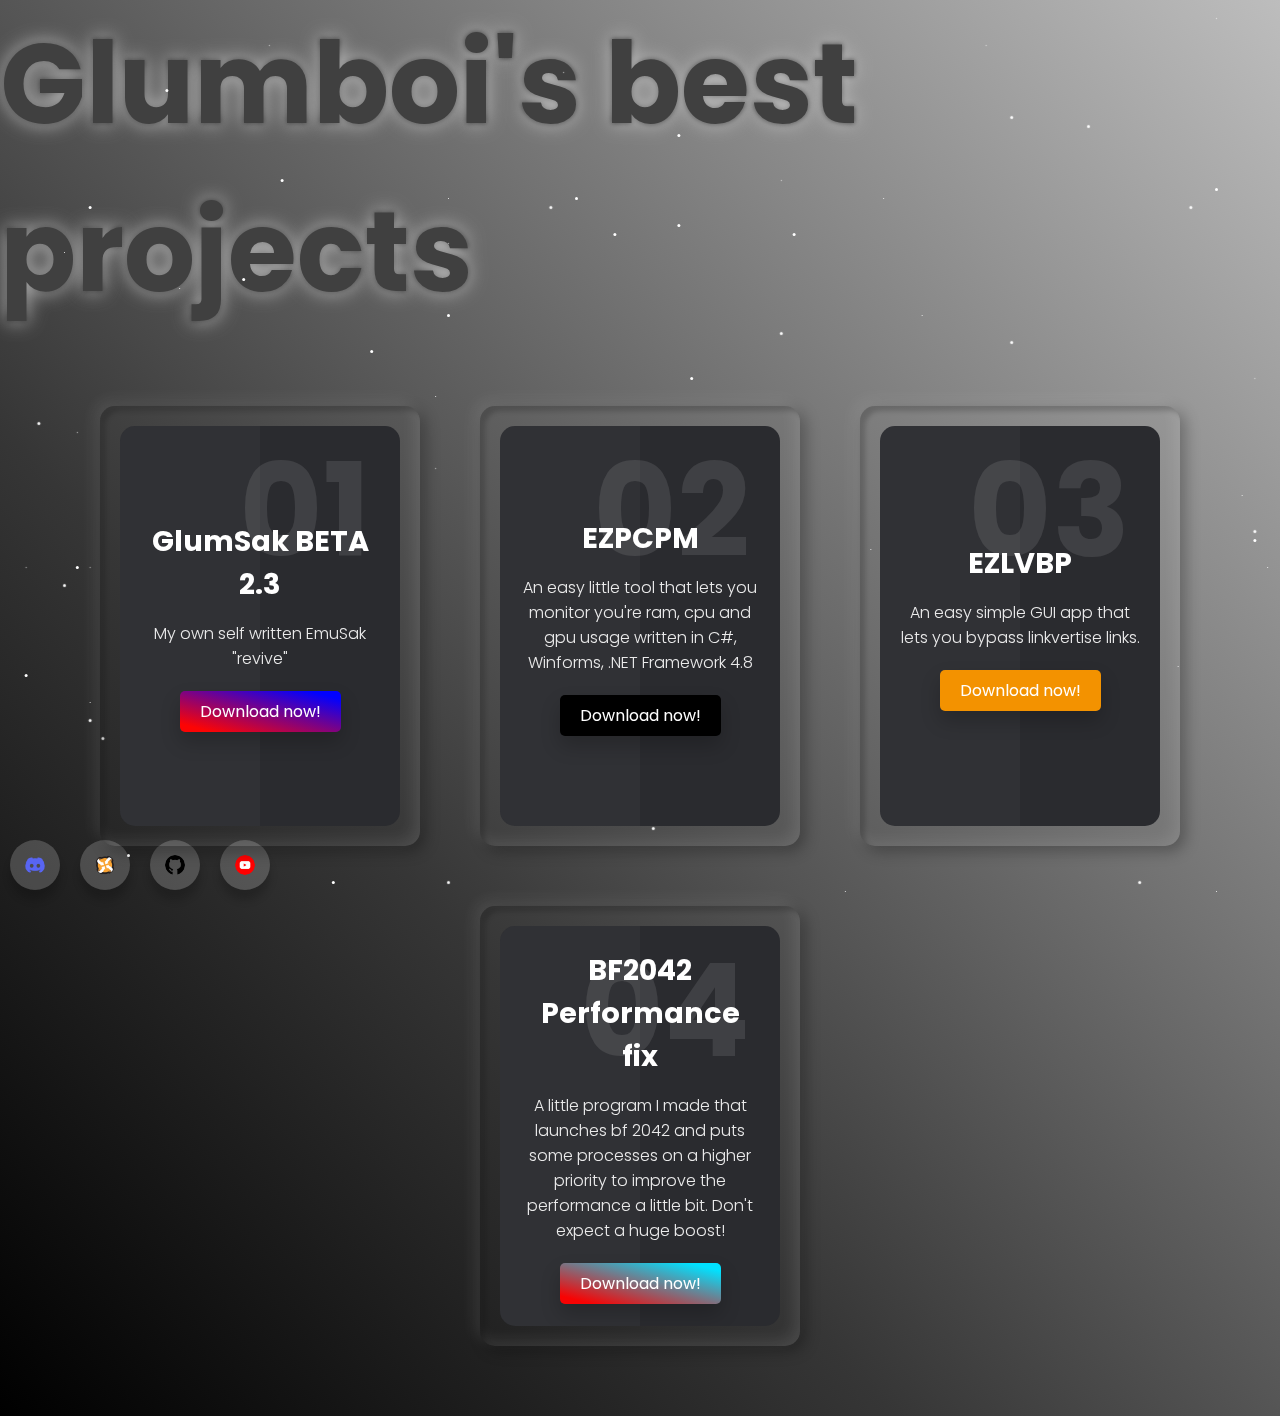
==== commit bd88db22: "Add files via upload" ====
--- a/index.html
+++ b/index.html
@@ -48,7 +48,7 @@
           <div class="box">
             <div class="content">
               <h2>01</h2>
-              <h3>GlumSak BETA 2.2</h3>
+              <h3>GlumSak BETA 2.3</h3>
               <p>My own self written EmuSak "revive"</p>
               <a href="#" onclick="Download('https://carltschober.phoebe.feralhosting.com/links/GlussySac/Releases/GlumSak.Installer.exe')">Download now!</a>
             </div>
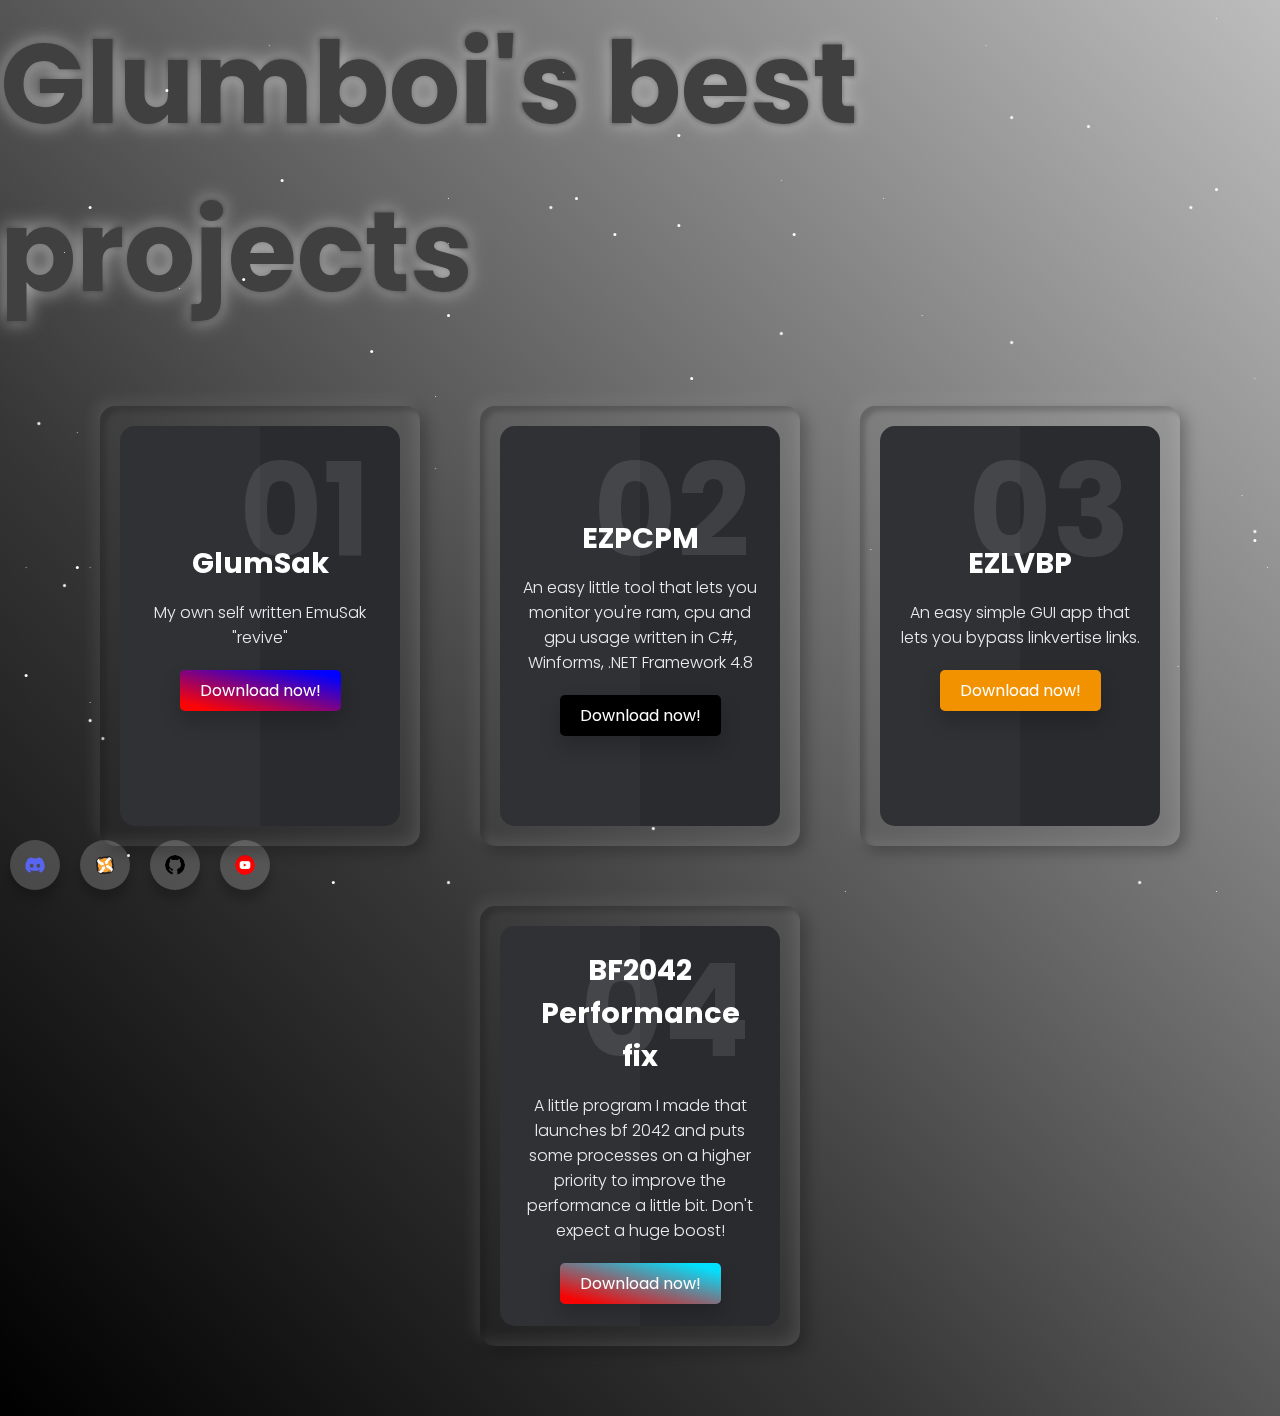
==== commit fafa76d2: "Downloads updated" ====
--- a/index.html
+++ b/index.html
@@ -48,9 +48,9 @@
           <div class="box">
             <div class="content">
               <h2>01</h2>
-              <h3>GlumSak BETA 2.3</h3>
+              <h3>GlumSak</h3>
               <p>My own self written EmuSak "revive"</p>
-              <a href="#" onclick="Download('https://carltschober.phoebe.feralhosting.com/links/GlussySac/Releases/GlumSak.Installer.exe')">Download now!</a>
+              <a href="#" onclick="openUrl('https://github.com/Glumboi/GlumSak/releases')">Download now!</a>
             </div>
           </div>
         </div>
@@ -61,7 +61,7 @@
               <h2>02</h2>
               <h3>EZPCPM</h3>
               <p>An easy little tool that lets you monitor you're ram, cpu and gpu usage written in C#, Winforms, .NET Framework 4.8</p>
-              <a href="#" onclick="Download('https://carltschober.phoebe.feralhosting.com/links/GithubApps/EZPerformanceMonitor.exe')">Download now!</a>
+              <a href="#" onclick="openUrl('https://github.com/Glumboi/EZPerformanceMonitor/releases')">Download now!</a>
             </div>
           </div>
         </div>
@@ -72,7 +72,7 @@
               <h2>03</h2>
               <h3>EZLVBP</h3>
               <p>An easy simple GUI app that lets you bypass linkvertise links.</p>
-              <a href="#" onclick="Download('https://carltschober.phoebe.feralhosting.com/links/GithubApps/EZLinkvertiseBypasser.exe')">Download now!</a>
+              <a href="#" onclick="openUrl('https://github.com/Glumboi/EZLinkvertiseBypasser/releases')">Download now!</a>
             </div>
           </div>
         </div>
@@ -83,7 +83,7 @@
               <h2>04</h2>
               <h3>BF2042 Performance fix</h3>
               <p>A little program I made that launches bf 2042 and puts some processes on a higher priority to improve the performance a little bit. Don't expect a huge boost!</p>
-              <a href="#" onclick="Download('https://carltschober.phoebe.feralhosting.com/links/GithubApps/Battlefield.2042.Performance.fix.exe')">Download now!</a>
+              <a href="#" onclick="openUrl('https://github.com/Glumboi/BF-2042-Performance-Fix/releases')">Download now!</a>
             </div>
           </div>
         </div>
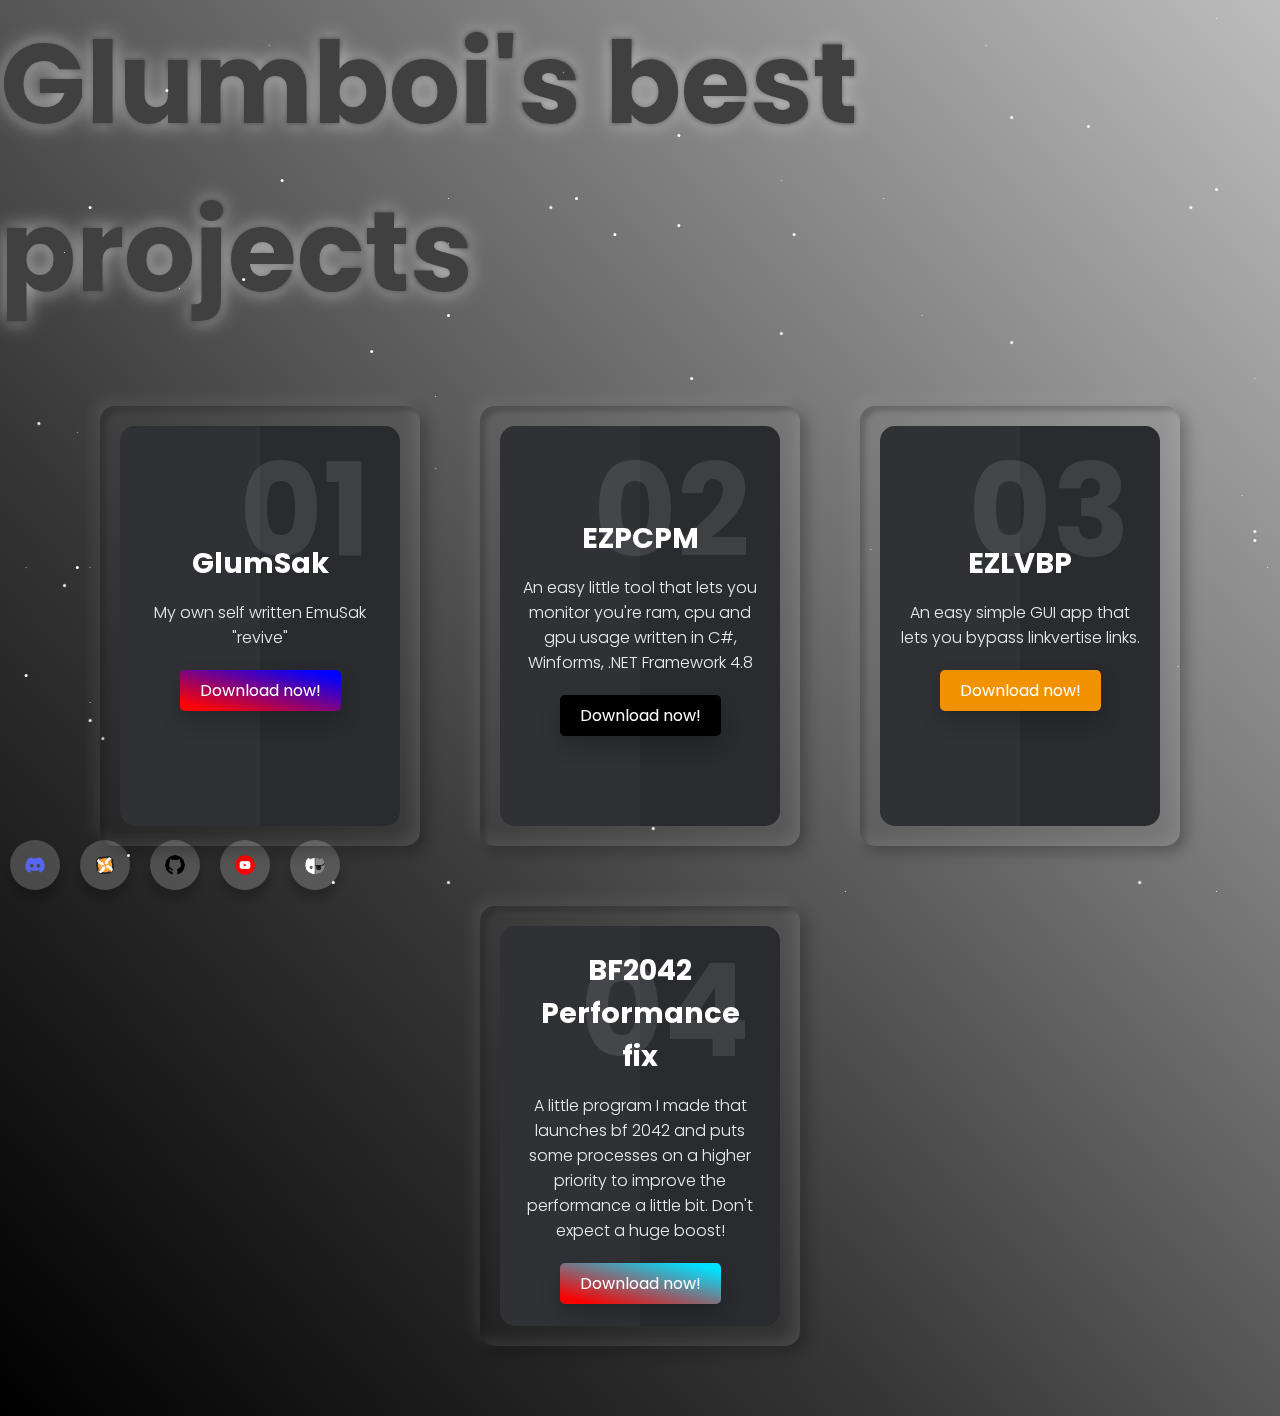
==== commit 720d8d13: "Plugin Documentation upload" ====
--- a/index.html
+++ b/index.html
@@ -34,6 +34,12 @@
       <span class="tooltip">Youtube</span>
       <img class="icon" src="./Assets/Youtube.png" onclick="openUrl('https://www.youtube.com/channel/UCzQRaD0ND36sGTsQcJuDh0g')"></img>
       <span><i class="fab fa-youtube"></i></span>
+    </li>
+
+    <li class="icon documentation">
+      <span class="tooltip">Plugin Doc</span>
+      <img class="icon" src="./Assets/GlumSak.png" onclick="window.location.href='PluginDoc/src/index.html'"></img>
+      <span><i class="fab fa-glumsak"></i></span>
     </li>
   </ul>
 
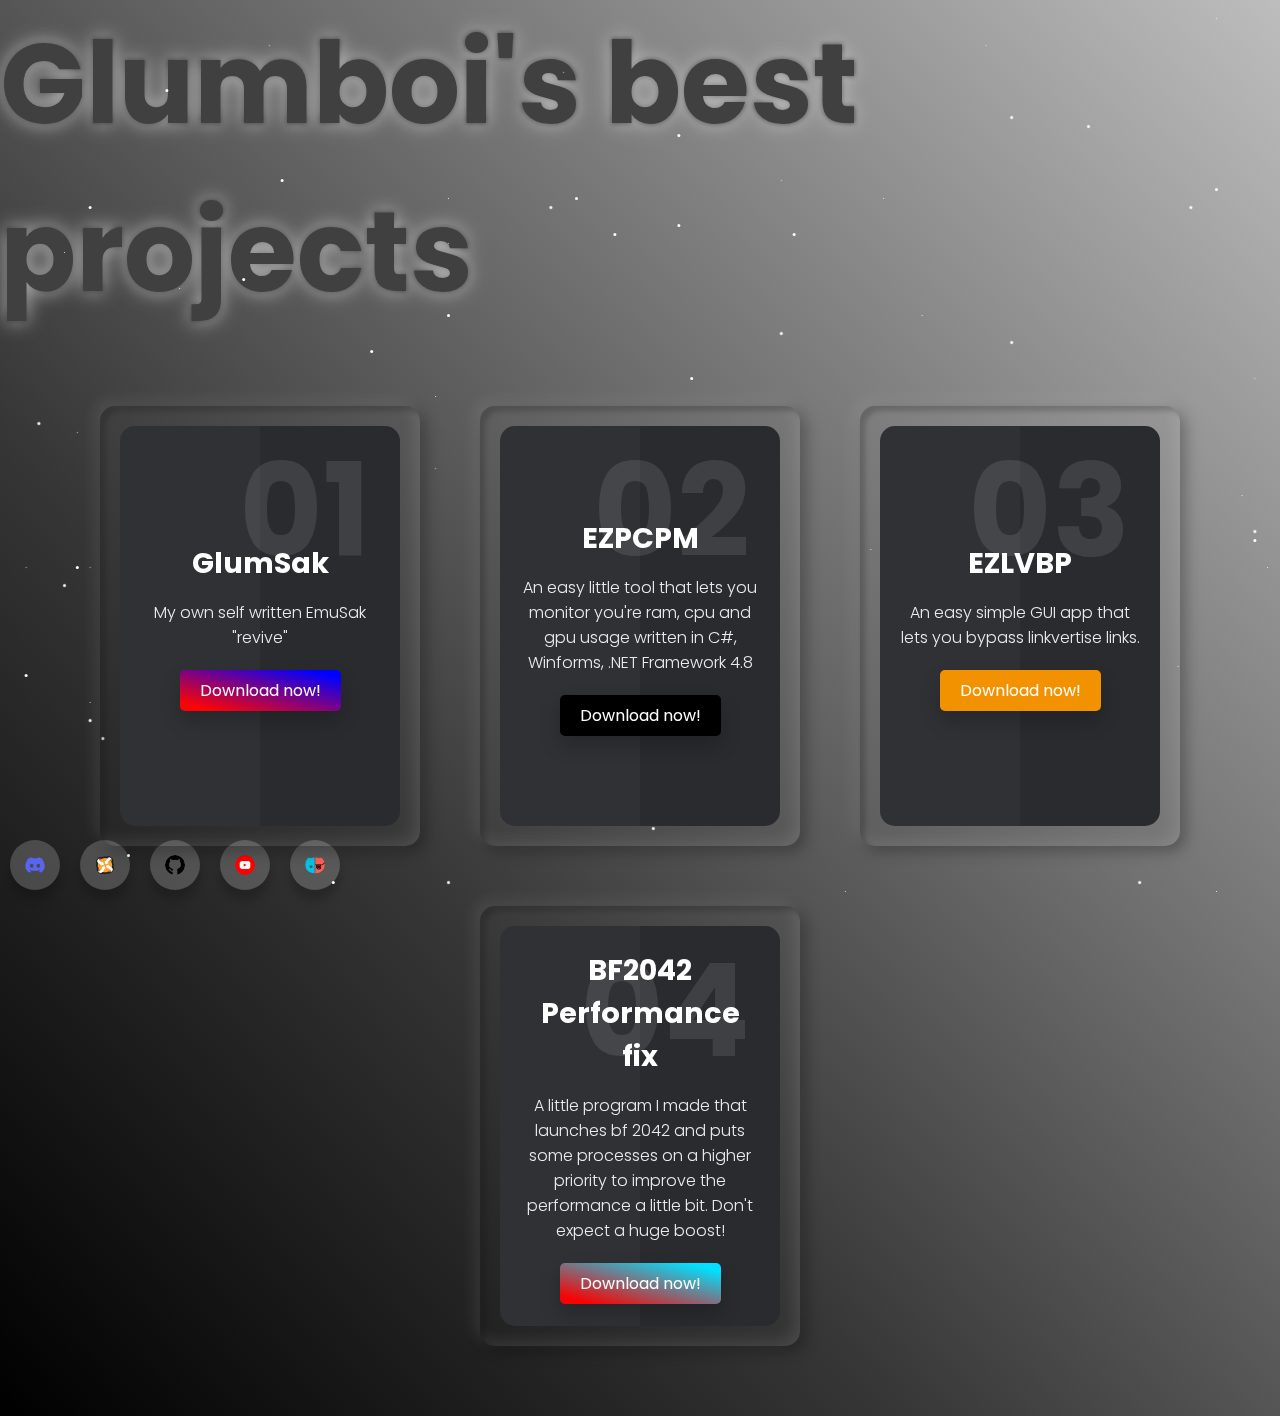
==== commit 790740e8: "Color correction" ====
--- a/index.html
+++ b/index.html
@@ -36,7 +36,7 @@
       <span><i class="fab fa-youtube"></i></span>
     </li>
 
-    <li class="icon documentation">
+    <li class="icon glumsak">
       <span class="tooltip">Plugin Doc</span>
       <img class="icon" src="./Assets/GlumSak.png" onclick="window.location.href='PluginDoc/src/index.html'"></img>
       <span><i class="fab fa-glumsak"></i></span>
@@ -217,6 +217,13 @@
   color: #ffffff;
 }
 
+.wrapper .glumsak:hover,
+.wrapper .glumsak:hover .tooltip,
+.wrapper .glumsak:hover .tooltip::before {
+  background: #00acfc;
+  color: #ffffff;
+}
+
 </style>
 
 <style>
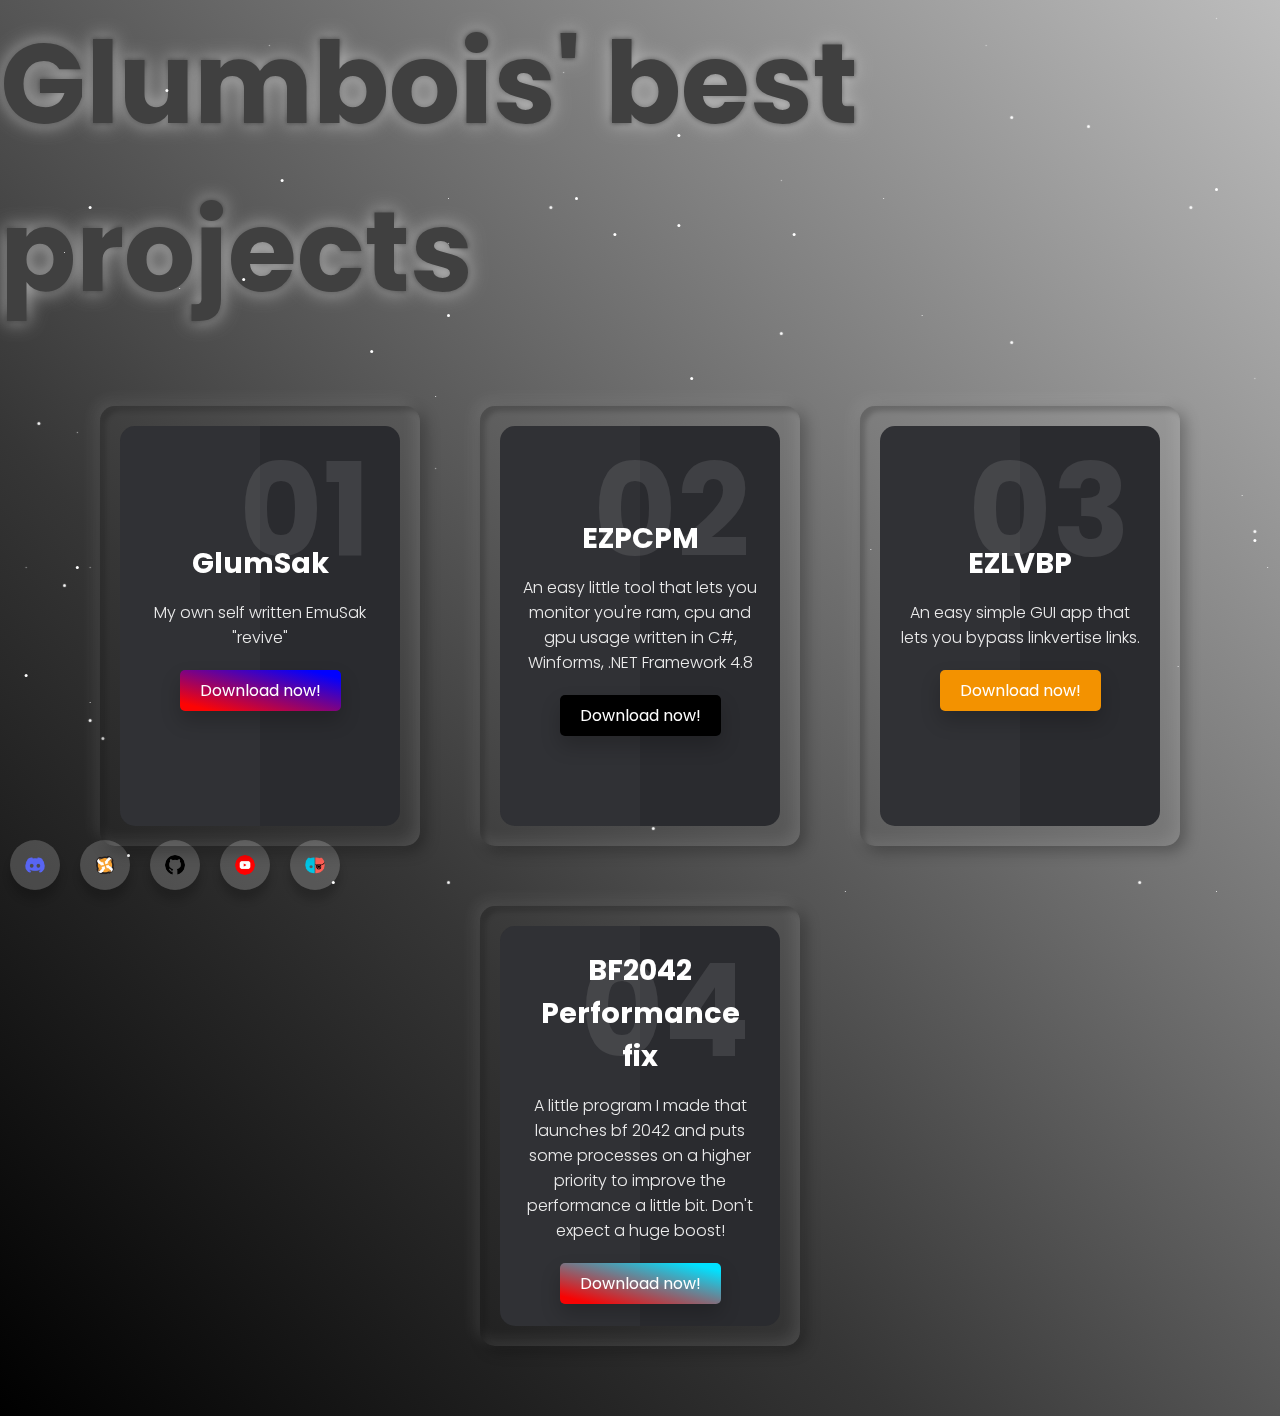
==== commit f724746d: "Update index.html" ====
--- a/index.html
+++ b/index.html
@@ -44,7 +44,7 @@
   </ul>
 
     <div class="header">
-      <h1>Glumboi's best projects</h1>
+      <h1>Glumbois' best projects</h1>
     </div>
 
     <div class="main"></div>
@@ -398,4 +398,4 @@
       color: #000;
     }
     </style>
-</html>+</html>
